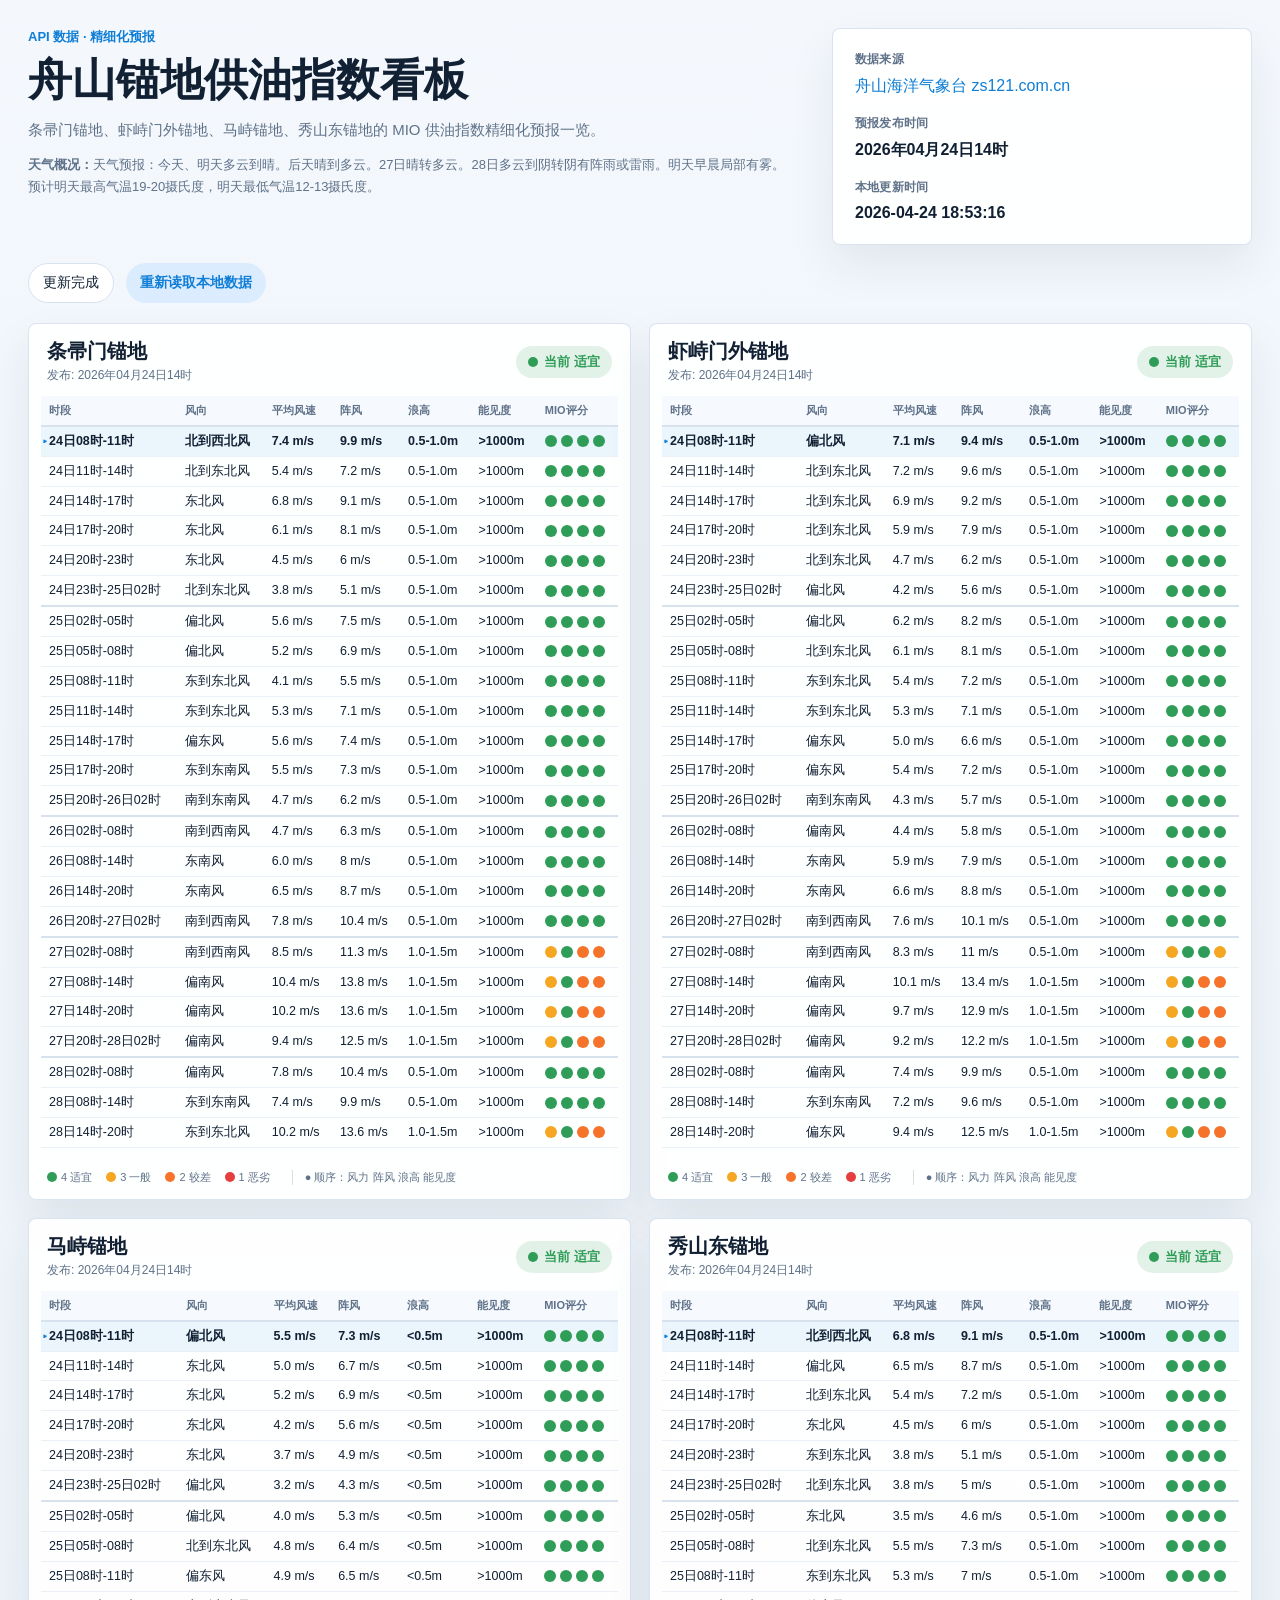
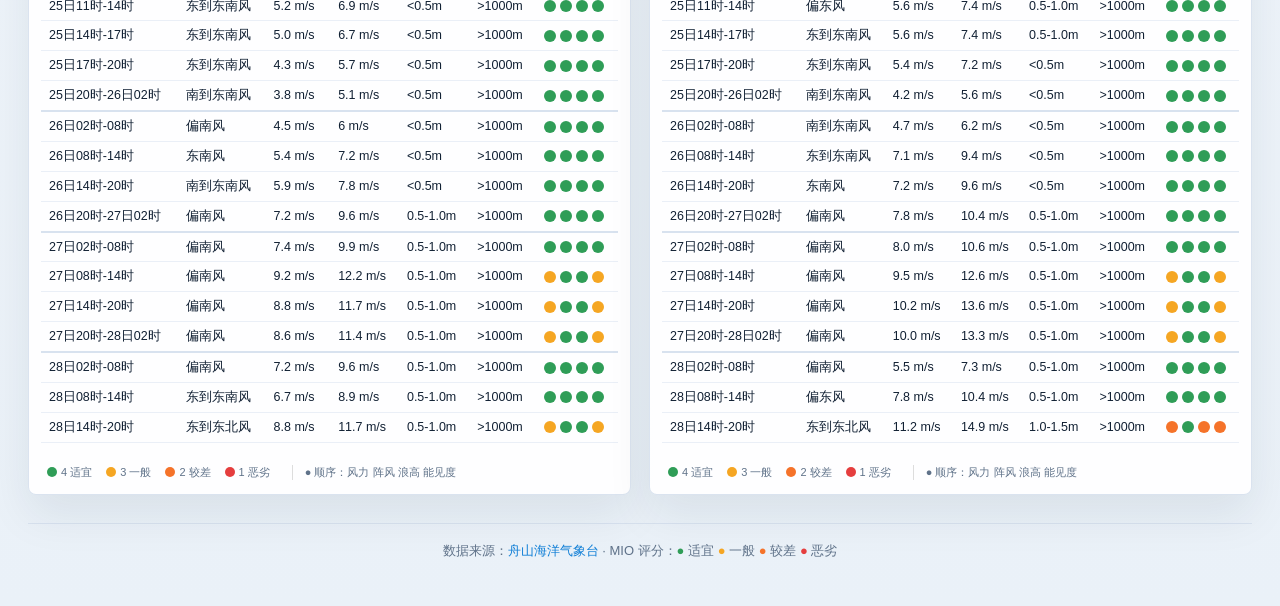
==== index.html @ fb3ecdb5 "Move看板index.html to root as GitHub Pages homepage" ====
<!DOCTYPE html>
<html lang="zh-CN">
<head>
  <meta charset="UTF-8">
  <meta name="viewport" content="width=device-width, initial-scale=1.0">
  <title>舟山锚地供油指数看板</title>
  <link rel="stylesheet" href="assets/styles.css">
</head>
<body>
  <main class="dashboard">
    <section class="hero">
      <div>
        <p class="eyebrow">API 数据 · 精细化预报</p>
        <h1>舟山锚地供油指数看板</h1>
        <p class="subtitle">
          条帚门锚地、虾峙门外锚地、马峙锚地、秀山东锚地的 MIO 供油指数精细化预报一览。
        </p>
        <div class="weather-text" id="weather-text"></div>
      </div>
      <div class="meta-card">
        <div>
          <span class="meta-label">数据来源</span>
          <a class="meta-link" href="https://www.zs121.com.cn/Portarea/Portarea" target="_blank" rel="noreferrer">
            舟山海洋气象台 zs121.com.cn
          </a>
        </div>
        <div>
          <span class="meta-label">预报发布时间</span>
          <strong id="publish-time">等待数据</strong>
        </div>
        <div>
          <span class="meta-label">本地更新时间</span>
          <strong id="last-updated">等待数据</strong>
        </div>
      </div>
    </section>

    <section class="controls" aria-label="页面状态">
      <div class="status-pill" id="status-pill">等待数据</div>
      <button class="refresh-link" type="button" id="refresh-button">重新读取本地数据</button>
    </section>

    <section class="grid" id="anchor-grid" aria-live="polite"></section>

    <footer class="footer">
      数据来源：<a href="https://www.zs121.com.cn/Portarea/Portarea" target="_blank" rel="noreferrer">舟山海洋气象台</a>
      · MIO 评分：<span style="color:var(--mio-4)">●</span> 适宜
      <span style="color:var(--mio-3)">●</span> 一般
      <span style="color:var(--mio-2)">●</span> 较差
      <span style="color:var(--mio-1)">●</span> 恶劣
    </footer>
  </main>

  <script src="data/data.js"></script>
  <script src="assets/app.js"></script>
</body>
</html>
---- assets/styles.css ----
:root {
  color-scheme: light;
  --bg: #eff4fb;
  --surface: #ffffff;
  --surface-strong: #f6f9fd;
  --text: #112033;
  --muted: #5f7289;
  --line: #d8e2ef;
  --accent: #0f7ed6;
  --accent-soft: #dcecff;
  --shadow: 0 20px 45px rgba(17, 32, 51, 0.08);

  --mio-4: #2f9d57;
  --mio-3: #f5a623;
  --mio-2: #f5732a;
  --mio-1: #e53e3e;
}

* {
  box-sizing: border-box;
}

html, body {
  margin: 0;
  min-height: 100%;
  font-family: -apple-system, BlinkMacSystemFont, "Segoe UI", sans-serif;
  background: linear-gradient(180deg, #f4f8fd 0%, #eaf1f8 100%);
  color: var(--text);
}

body {
  padding: 28px;
}

.dashboard {
  max-width: 1600px;
  margin: 0 auto;
}

/* === Hero === */
.hero {
  display: grid;
  grid-template-columns: minmax(0, 1.4fr) minmax(280px, 420px);
  gap: 20px;
  align-items: stretch;
  margin-bottom: 18px;
}

.eyebrow {
  margin: 0 0 10px;
  color: var(--accent);
  font-size: 13px;
  font-weight: 700;
}

h1 {
  margin: 0;
  font-size: clamp(28px, 3.5vw, 44px);
  line-height: 1.1;
}

.subtitle {
  margin: 14px 0 0;
  max-width: 760px;
  color: var(--muted);
  font-size: 15px;
  line-height: 1.6;
}

.weather-text {
  margin: 12px 0 0;
  font-size: 13px;
  line-height: 1.7;
  color: var(--muted);
  max-width: 760px;
}

.meta-card,
.anchor-card {
  background: rgba(255, 255, 255, 0.92);
  border: 1px solid rgba(216, 226, 239, 0.95);
  border-radius: 8px;
  box-shadow: var(--shadow);
}

.meta-card {
  display: grid;
  gap: 18px;
  padding: 22px;
  align-content: start;
}

.meta-label {
  display: block;
  margin-bottom: 8px;
  color: var(--muted);
  font-size: 12px;
  font-weight: 700;
  letter-spacing: 0.02em;
  text-transform: uppercase;
}

.meta-link {
  color: var(--accent);
  text-decoration: none;
  word-break: break-all;
}

/* === Controls === */
.controls {
  display: flex;
  gap: 12px;
  align-items: center;
  margin-bottom: 20px;
}

.status-pill {
  min-height: 40px;
  padding: 10px 14px;
  border: 1px solid var(--line);
  border-radius: 999px;
  background: var(--surface);
  color: var(--text);
  font-size: 14px;
  display: inline-flex;
  align-items: center;
}

.refresh-link {
  min-height: 40px;
  padding: 10px 14px;
  border: 0;
  border-radius: 999px;
  background: var(--accent-soft);
  color: var(--accent);
  font-size: 14px;
  font-weight: 700;
  cursor: pointer;
}

.refresh-link:hover {
  background: #c8dfff;
}

/* === Grid === */
.grid {
  display: grid;
  grid-template-columns: repeat(2, minmax(0, 1fr));
  gap: 18px;
}

/* === Anchor Card === */
.anchor-card {
  overflow: hidden;
}

.anchor-header {
  display: flex;
  justify-content: space-between;
  gap: 12px;
  align-items: center;
  padding: 16px 18px 12px;
}

.anchor-name {
  margin: 0;
  font-size: 20px;
  line-height: 1.15;
}

.anchor-publish-time {
  margin: 4px 0 0;
  color: var(--muted);
  font-size: 12px;
}

.overall-badge {
  display: inline-flex;
  align-items: center;
  gap: 6px;
  min-height: 32px;
  padding: 0 12px;
  border-radius: 999px;
  font-size: 13px;
  font-weight: 700;
  white-space: nowrap;
}

.overall-badge .dot {
  width: 10px;
  height: 10px;
  border-radius: 50%;
}

/* === Forecast Table === */
.forecast-table-wrap {
  margin: 0 12px 14px;
  overflow-x: auto;
}

.forecast-table {
  width: 100%;
  border-collapse: collapse;
  font-size: 12.5px;
  line-height: 1.35;
}

.forecast-table th {
  position: sticky;
  top: 0;
  background: var(--surface-strong);
  padding: 7px 8px;
  font-size: 11px;
  font-weight: 700;
  color: var(--muted);
  text-align: left;
  border-bottom: 2px solid var(--line);
  white-space: nowrap;
}

.forecast-table td {
  padding: 6px 8px;
  border-bottom: 1px solid rgba(216, 226, 239, 0.5);
  white-space: nowrap;
}

.forecast-table tbody tr:hover {
  background: rgba(15, 126, 214, 0.04);
}

/* Current time-slot highlight */
.forecast-table tbody tr.current-slot {
  background: rgba(15, 126, 214, 0.08);
  font-weight: 600;
}

.forecast-table tbody tr.current-slot td:first-child {
  position: relative;
}

.forecast-table tbody tr.current-slot td:first-child::before {
  content: "▸";
  position: absolute;
  left: 1px;
  top: 50%;
  transform: translateY(-50%);
  color: var(--accent);
  font-size: 11px;
}

/* Day separator */
.forecast-table tbody tr.day-sep td {
  border-top: 2px solid var(--line);
}

/* MIO dots */
.mio-cell {
  display: flex;
  gap: 4px;
  align-items: center;
}

.mio-dot {
  width: 12px;
  height: 12px;
  border-radius: 50%;
  display: inline-block;
  flex-shrink: 0;
}

.mio-dot[title]::after {
  content: "";
}

.mio-4 { background-color: var(--mio-4); }
.mio-3 { background-color: var(--mio-3); }
.mio-2 { background-color: var(--mio-2); }
.mio-1 { background-color: var(--mio-1); }

/* MIO legend */
.mio-legend {
  display: flex;
  gap: 14px;
  padding: 8px 18px 14px;
  font-size: 11px;
  color: var(--muted);
  flex-wrap: wrap;
}

.mio-legend-item {
  display: flex;
  align-items: center;
  gap: 4px;
}

.mio-legend-dot {
  width: 10px;
  height: 10px;
  border-radius: 50%;
  display: inline-block;
}

/* === Footer === */
.footer {
  margin-top: 28px;
  padding: 18px 0;
  border-top: 1px solid var(--line);
  text-align: center;
  color: var(--muted);
  font-size: 13px;
}

.footer a {
  color: var(--accent);
  text-decoration: none;
}

/* === Responsive === */
@media (max-width: 1080px) {
  .hero,
  .grid {
    grid-template-columns: 1fr;
  }
}

@media (max-width: 720px) {
  body {
    padding: 14px;
  }

  .controls {
    flex-wrap: wrap;
  }

  .anchor-name {
    font-size: 18px;
  }

  .forecast-table {
    font-size: 11.5px;
  }

  .forecast-table th,
  .forecast-table td {
    padding: 5px 6px;
  }
}
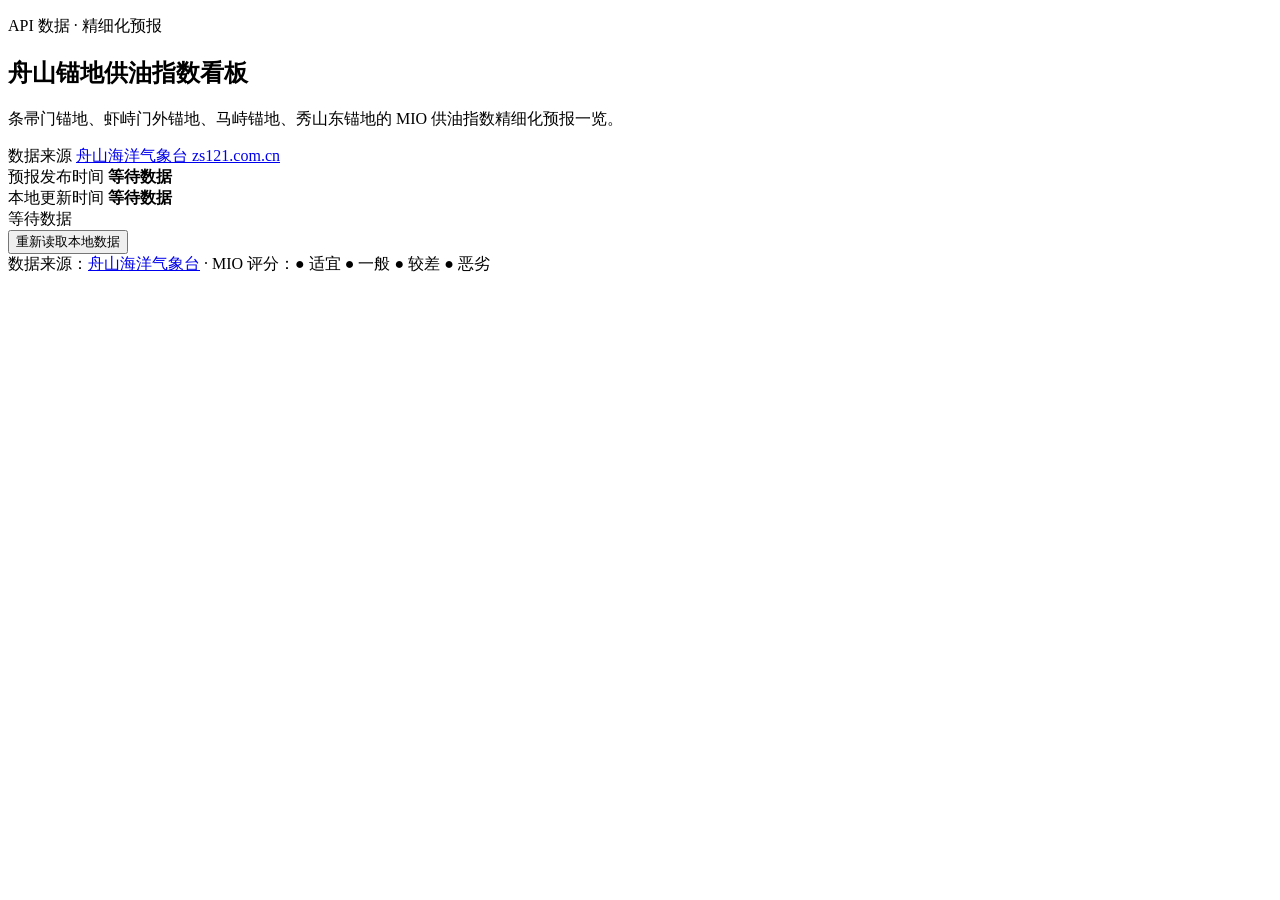
==== commit bdd5c7fd: "Update index.html for root deployment" ====
--- a/index.html
+++ b/index.html
@@ -4,7 +4,7 @@
   <meta charset="UTF-8">
   <meta name="viewport" content="width=device-width, initial-scale=1.0">
   <title>舟山锚地供油指数看板</title>
-  <link rel="stylesheet" href="assets/styles.css">
+  <link rel="stylesheet" href="styles.css">
 </head>
 <body>
   <main class="dashboard">
@@ -52,6 +52,6 @@
   </main>
 
   <script src="data/data.js"></script>
-  <script src="assets/app.js"></script>
+  <script src="app.js"></script>
 </body>
 </html>
